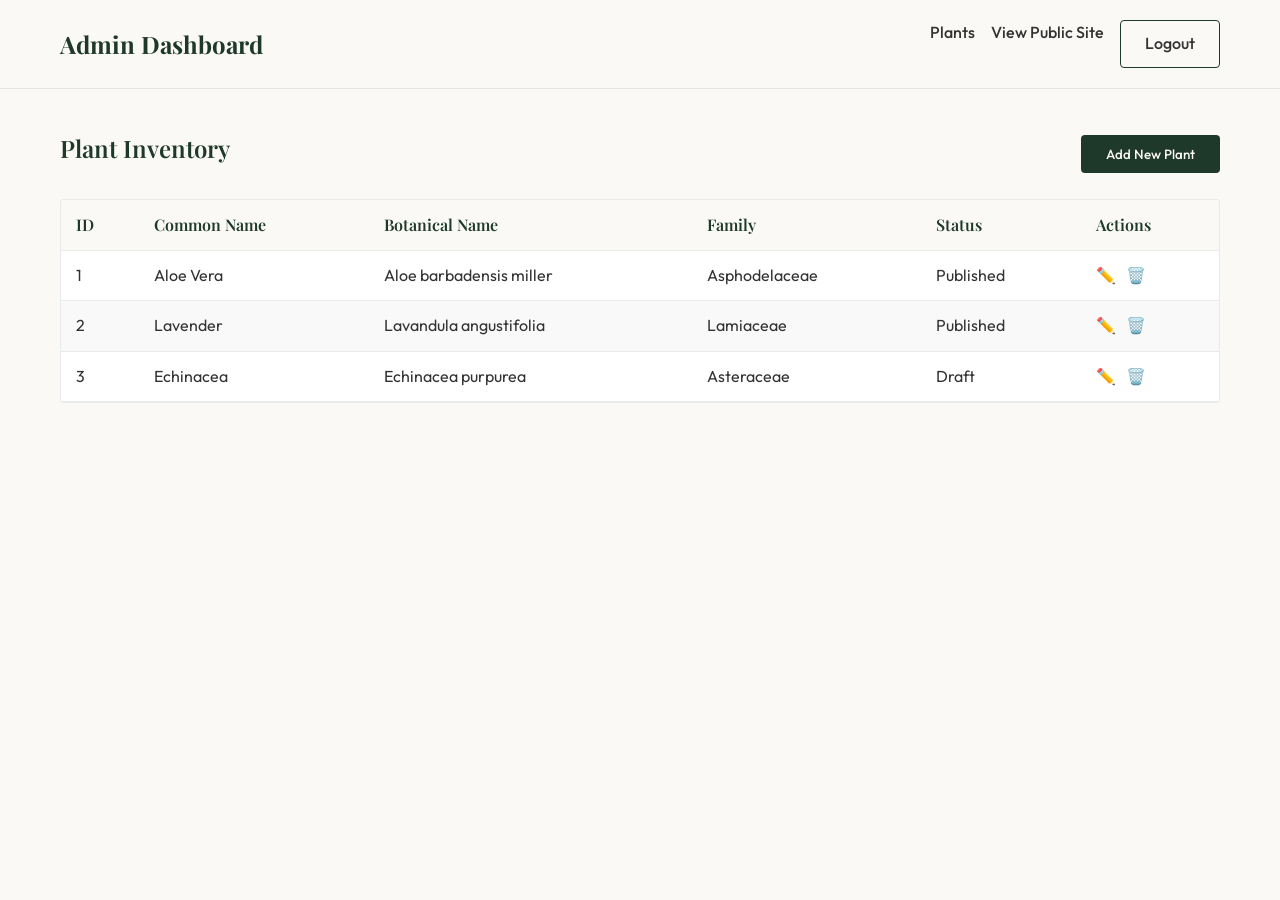
==== admin-dashboard.html @ 70e62bdc "Administrator module" ====
<!DOCTYPE html>
<html lang="en">
<head>
    <meta charset="UTF-8">
    <meta name="viewport" content="width=device-width, initial-scale=1.0">
    <title>Admin Dashboard - Medicinal Plants Database</title>
    <meta name="description" content="Administrator dashboard for managing the Medicinal Plants and Herbs Database.">
    <link rel="stylesheet" href="assets/css/index.css">
</head>
<body>
    <header class="site-header">
        <div class="container flex justify-between items-center">
            <div class="logo">
                <a href="admin-dashboard.html">Admin Dashboard</a>
            </div>
            <nav class="main-nav">
                <ul class="flex gap-4">
                    <li><a href="admin-dashboard.html">Plants</a></li>
                    <li><a href="index.html">View Public Site</a></li>
                    <li><a href="login.html" class="btn btn-outline">Logout</a></li>
                </ul>
            </nav>
        </div>
    </header>

    <main class="container" style="padding: 40px 20px;">
        <div class="admin-header">
            <h2>Plant Inventory</h2>
            <button class="btn btn-primary" data-modal-target="add-plant-modal">Add New Plant</button>
        </div>

        <div class="table-container">
            <table class="admin-table">
                <thead>
                    <tr>
                        <th>ID</th>
                        <th>Common Name</th>
                        <th>Botanical Name</th>
                        <th>Family</th>
                        <th>Status</th>
                        <th>Actions</th>
                    </tr>
                </thead>
                <tbody>
                    <tr>
                        <td>1</td>
                        <td>Aloe Vera</td>
                        <td>Aloe barbadensis miller</td>
                        <td>Asphodelaceae</td>
                        <td>Published</td>
                        <td>
                            <div class="action-buttons">
                                <button class="btn-icon edit" title="Edit" data-modal-target="add-plant-modal">✏️</button>
                                <button class="btn-icon delete" title="Delete">🗑️</button>
                            </div>
                        </td>
                    </tr>
                    <tr>
                        <td>2</td>
                        <td>Lavender</td>
                        <td>Lavandula angustifolia</td>
                        <td>Lamiaceae</td>
                        <td>Published</td>
                        <td>
                            <div class="action-buttons">
                                <button class="btn-icon edit" title="Edit" data-modal-target="add-plant-modal">✏️</button>
                                <button class="btn-icon delete" title="Delete">🗑️</button>
                            </div>
                        </td>
                    </tr>
                    <tr>
                        <td>3</td>
                        <td>Echinacea</td>
                        <td>Echinacea purpurea</td>
                        <td>Asteraceae</td>
                        <td>Draft</td>
                        <td>
                            <div class="action-buttons">
                                <button class="btn-icon edit" title="Edit" data-modal-target="add-plant-modal">✏️</button>
                                <button class="btn-icon delete" title="Delete">🗑️</button>
                            </div>
                        </td>
                    </tr>
                    <!-- More mock rows can go here -->
                </tbody>
            </table>
        </div>
    </main>

    <!-- Add/Edit Plant Modal -->
    <div id="add-plant-modal" class="modal-overlay">
        <div class="modal-content">
            <div class="modal-header">
                <h3>Plant Details</h3>
                <button class="close-btn close-modal">&times;</button>
            </div>
            <div class="modal-body">
                <form id="plant-form">
                    <div class="grid grid-cols-2 gap-4">
                        <div class="form-group">
                            <label for="common-name">Common Name</label>
                            <input type="text" id="common-name" name="common-name" required>
                        </div>
                        <div class="form-group">
                            <label for="botanical-name">Botanical Name</label>
                            <input type="text" id="botanical-name" name="botanical-name" required>
                        </div>
                    </div>
                    
                    <div class="grid grid-cols-2 gap-4">
                        <div class="form-group">
                            <label for="family">Family</label>
                            <input type="text" id="family" name="family">
                        </div>
                        <div class="form-group">
                            <label for="status">Status</label>
                            <select id="status" name="status">
                                <option value="published">Published</option>
                                <option value="draft">Draft</option>
                            </select>
                        </div>
                    </div>

                    <div class="form-group">
                        <label for="uses">Uses (comma separated)</label>
                        <input type="text" id="uses" name="uses">
                    </div>

                    <div class="form-group">
                        <label for="description">Description</label>
                        <textarea id="description" name="description" rows="4"></textarea>
                    </div>

                    <div class="form-group">
                        <label>Plant Image</label>
                        <div class="image-upload-container">
                            <input type="file" id="plant-image" name="plant-image" accept="image/*">
                            <div class="upload-text">
                                <p>Drag and drop an image here or click to select</p>
                                <p style="font-size: 0.85rem; color: var(--color-text-light);">(Max size: 2MB)</p>
                            </div>
                            <!-- Image preview will be injected here by JS -->
                        </div>
                    </div>
                </form>
            </div>
            <div class="modal-footer">
                <button class="btn btn-outline close-modal">Cancel</button>
                <button type="submit" form="plant-form" class="btn btn-primary">Save Plant</button>
            </div>
        </div>
    </div>

    <!-- Toast Notifications Container -->
    <div id="toast-container" class="toast-container"></div>

    <script src="assets/js/main.js"></script>
</body>
</html>
---- assets/css/index.css ----
/* 
 * Global Design System for Medicinal Plants and Herbs Database System 
 */

/* Import Fonts */
@import url('https://fonts.googleapis.com/css2?family=Outfit:wght@300;400;500;600&family=Playfair+Display:ital,wght@0,400;0,600;0,700;1,400&display=swap');

/* CSS Custom Properties (Variables) */
:root {
    /* Apothecary Palette */
    --color-primary: #1E392A;       /* Forest Green */
    --color-background: #FAF9F6;    /* Parchment Off-White */
    --color-accent: #B56A27;        /* Medicinal Amber */
    --color-text: #333333;          /* Dark gray for readability */
    --color-text-light: #666666;
    
    --color-divider: rgba(30, 57, 42, 0.1); /* Fine-line divider */
    
    /* Error/Success specific */
    --color-error: #A33A3A;         /* Muted Red */
    --color-success: #1E392A;       /* Forest Green */

    /* Typography */
    --font-heading: 'Playfair Display', serif;
    --font-body: 'Outfit', sans-serif;
}

/* Standard CSS Reset */
*, *::before, *::after {
    box-sizing: border-box;
    margin: 0;
    padding: 0;
}

body {
    font-family: var(--font-body);
    background-color: var(--color-background);
    color: var(--color-text);
    line-height: 1.6;
    -webkit-font-smoothing: antialiased;
}

h1, h2, h3, h4, h5, h6 {
    font-family: var(--font-heading);
    color: var(--color-primary);
    margin-bottom: 0.5em;
    font-weight: 600;
}

a {
    color: var(--color-accent);
    text-decoration: none;
    transition: color 0.3s ease;
}

a:hover {
    color: var(--color-primary);
}

img {
    max-width: 100%;
    display: block;
}

/* Layout Utilities */
.container {
    width: 100%;
    max-width: 1200px;
    margin: 0 auto;
    padding: 0 20px;
}

.flex { display: flex; }
.flex-col { flex-direction: column; }
.items-center { align-items: center; }
.justify-center { justify-content: center; }
.justify-between { justify-content: space-between; }
.gap-1 { gap: 0.25rem; }
.gap-2 { gap: 0.5rem; }
.gap-4 { gap: 1rem; }
.gap-8 { gap: 2rem; }

.grid { display: grid; }
.grid-cols-1 { grid-template-columns: repeat(1, 1fr); }
.grid-cols-2 { grid-template-columns: repeat(2, 1fr); }
.grid-cols-3 { grid-template-columns: repeat(3, 1fr); }
.grid-cols-4 { grid-template-columns: repeat(4, 1fr); }

@media (max-width: 768px) {
    .grid-cols-2, .grid-cols-3, .grid-cols-4 {
        grid-template-columns: 1fr;
    }
}

/* Components */
.divider {
    border: none;
    border-top: 1px solid var(--color-divider);
    margin: 2rem 0;
}

/* Buttons */
.btn {
    display: inline-block;
    font-family: var(--font-body);
    font-weight: 500;
    text-align: center;
    padding: 10px 24px;
    border: 1px solid transparent;
    border-radius: 4px;
    cursor: pointer;
    background-color: transparent;
    color: var(--color-text);
    transition: background-color 0.2s ease, color 0.2s ease, border-color 0.2s ease;
    text-decoration: none;
}

.btn-primary {
    background-color: var(--color-primary);
    color: #FAF9F6;
}

.btn-primary:hover {
    background-color: #2a4c39;
    color: #FAF9F6;
}

.btn-accent {
    background-color: var(--color-accent);
    color: #FAF9F6;
}

.btn-accent:hover {
    background-color: #9c5921;
    color: #FAF9F6;
}

.btn-outline {
    border-color: var(--color-primary);
    color: var(--color-primary);
}

.btn-outline:hover {
    background-color: var(--color-primary);
    color: #FAF9F6;
}

/* Toast Notifications */
.toast-container {
    position: fixed;
    bottom: 20px;
    right: 20px;
    display: flex;
    flex-direction: column;
    gap: 10px;
    z-index: 9999;
}

.toast {
    padding: 12px 24px;
    border-radius: 4px;
    font-family: var(--font-body);
    font-size: 0.95rem;
    color: #FAF9F6;
    background-color: var(--color-primary);
    box-shadow: 0 4px 12px rgba(0, 0, 0, 0.15);
    opacity: 1;
    transform: translateY(0);
    transition: opacity 0.3s ease, transform 0.3s ease;
    min-width: 250px;
}

.toast.toast-error {
    background-color: var(--color-error);
}

.toast.toast-success {
    background-color: var(--color-success);
}

.toast.toast-hide {
    opacity: 0;
    transform: translateY(20px);
}

/* Header */
.site-header {
    background-color: var(--color-background);
    padding: 20px 0;
    border-bottom: 1px solid var(--color-divider);
    position: sticky;
    top: 0;
    z-index: 100;
}
.logo a {
    font-family: var(--font-heading);
    font-size: 1.5rem;
    font-weight: 700;
    color: var(--color-primary);
    text-decoration: none;
}
.main-nav ul {
    list-style: none;
}
.main-nav a {
    color: var(--color-text);
    font-weight: 500;
}
.main-nav a:hover {
    color: var(--color-primary);
}
.mobile-menu-btn {
    display: none;
    background: none;
    border: none;
    cursor: pointer;
    font-family: var(--font-body);
}

/* Hero Section */
.hero {
    min-height: 400px;
    background: linear-gradient(rgba(250, 249, 246, 0.8), rgba(250, 249, 246, 0.9)), url('https://images.unsplash.com/photo-1466692476877-6a42a6c8e545?ixlib=rb-4.0.3&auto=format&fit=crop&w=1600&q=80') center/cover;
    border-bottom: 1px solid var(--color-divider);
    padding: 60px 20px;
}
.hero h1 {
    font-size: 3rem;
    margin-bottom: 10px;
}
.hero p {
    font-size: 1.2rem;
    color: var(--color-text-light);
    margin-bottom: 30px;
}
.search-bar {
    display: flex;
    max-width: 600px;
    margin: 0 auto;
    background: #fff;
    border: 1px solid var(--color-primary);
    border-radius: 4px;
    overflow: hidden;
}
.search-bar input {
    flex-grow: 1;
    border: none;
    padding: 15px 20px;
    font-family: var(--font-body);
    font-size: 1rem;
    outline: none;
}
.search-bar .btn {
    border-radius: 0;
    border: none;
}

/* Catalogue Layout */
.catalogue-section {
    padding: 60px 20px;
}
.layout-grid {
    display: grid;
    grid-template-columns: 250px 1fr;
    gap: 40px;
}
@media (max-width: 900px) {
    .layout-grid {
        grid-template-columns: 1fr;
    }
}

/* Sidebar */
.sidebar h3 {
    font-size: 1.2rem;
    margin-bottom: 20px;
    text-transform: uppercase;
    letter-spacing: 1px;
}
.filter-group summary {
    font-weight: 600;
    cursor: pointer;
    margin-bottom: 10px;
    list-style: none; /* simple way */
}
.filter-group summary::-webkit-details-marker {
    display: none;
}
.filter-list {
    list-style: none;
    padding-left: 5px;
}
.filter-list li {
    margin-bottom: 8px;
}
.filter-list label {
    display: flex;
    align-items: center;
    gap: 8px;
    cursor: pointer;
    color: var(--color-text-light);
}

/* Plant Grid */
.plant-grid {
    display: grid;
    grid-template-columns: repeat(auto-fill, minmax(280px, 1fr));
    gap: 30px;
}

/* Plant Card */
.plant-card {
    background: #fff;
    border: 1px solid var(--color-divider);
    border-radius: 4px;
    overflow: hidden;
    transition: transform 0.3s ease, box-shadow 0.3s ease;
    display: flex;
    flex-direction: column;
}
.plant-card:hover {
    transform: translateY(-5px);
    box-shadow: 0 10px 20px rgba(30, 57, 42, 0.05);
}
.card-image {
    height: 200px;
    overflow: hidden;
    border-bottom: 1px solid var(--color-divider);
}
.card-image img {
    width: 100%;
    height: 100%;
    object-fit: cover;
    transition: transform 0.5s ease;
}
.plant-card:hover .card-image img {
    transform: scale(1.05);
}
.card-content {
    padding: 20px;
    flex-grow: 1;
    display: flex;
    flex-direction: column;
}
.botanical-name {
    font-family: var(--font-body);
    font-style: italic;
    color: var(--color-text-light);
    font-size: 0.9rem;
    margin-bottom: 5px;
    font-weight: 400;
}
.common-name {
    font-size: 1.4rem;
    margin-bottom: 10px;
}
.family {
    font-size: 0.85rem;
    text-transform: uppercase;
    letter-spacing: 0.5px;
    color: var(--color-accent);
    margin-bottom: 20px;
    flex-grow: 1;
}
.btn-full {
    width: 100%;
    display: block;
}

/* Plant Detail Page */
.detail-page-body {
    background-color: #fff;
}
.detail-main {
    min-height: calc(100vh - 80px);
}
.detail-split-layout {
    display: grid;
    grid-template-columns: 1fr 1fr;
    min-height: calc(100vh - 80px);
}
@media (max-width: 900px) {
    .detail-split-layout {
        grid-template-columns: 1fr;
    }
}
.detail-image-side {
    position: relative;
    border-right: 1px solid var(--color-divider);
}
.detail-image-side img {
    width: 100%;
    height: 100%;
    object-fit: cover;
    position: absolute;
    top: 0;
    left: 0;
}
@media (max-width: 900px) {
    .detail-image-side {
        height: 400px;
        border-right: none;
        border-bottom: 1px solid var(--color-divider);
        position: relative; /* ensure img fills parent relative */
    }
}
.detail-content-side {
    padding: 60px;
    overflow-y: auto;
    background-color: var(--color-background);
}
.back-link {
    display: inline-block;
    margin-bottom: 30px;
    font-size: 0.9rem;
    font-weight: 500;
}
.botanical-name-large {
    font-family: var(--font-body);
    font-style: italic;
    font-weight: 300;
    font-size: 1.5rem;
    color: var(--color-text-light);
    margin-bottom: 5px;
}
.common-name-large {
    font-size: 3rem;
    margin-bottom: 15px;
    color: var(--color-primary);
}
.badges {
    display: flex;
    gap: 10px;
    margin-bottom: 30px;
    flex-wrap: wrap;
}
.badge {
    padding: 4px 12px;
    border-radius: 20px;
    font-size: 0.8rem;
    text-transform: uppercase;
    letter-spacing: 0.5px;
}
.family-badge {
    background-color: rgba(181, 106, 39, 0.1);
    color: var(--color-accent);
}
.compound-badge {
    background-color: rgba(30, 57, 42, 0.1);
    color: var(--color-primary);
}
.plant-description {
    font-size: 1.1rem;
    line-height: 1.8;
    margin-bottom: 40px;
    color: var(--color-text);
}

/* Tabs System */
.tabs-container {
    border-top: 1px solid var(--color-divider);
    padding-top: 20px;
}
.tabs-header {
    display: flex;
    gap: 20px;
    margin-bottom: 30px;
    border-bottom: 1px solid var(--color-divider);
}
.tab-btn {
    background: none;
    border: none;
    padding: 10px 0;
    font-family: var(--font-heading);
    font-size: 1.2rem;
    color: var(--color-text-light);
    cursor: pointer;
    position: relative;
    outline: none;
}
.tab-btn.active {
    color: var(--color-primary);
    font-weight: 600;
}
.tab-btn.active::after {
    content: '';
    position: absolute;
    bottom: -1px;
    left: 0;
    width: 100%;
    height: 2px;
    background-color: var(--color-primary);
}
.tab-pane {
    display: none;
    animation: fadeIn 0.3s ease;
}
.tab-pane.active {
    display: block;
}
.tab-pane h3 {
    margin-bottom: 15px;
    font-size: 1.5rem;
}
.tab-pane ul {
    padding-left: 20px;
    color: var(--color-text);
}
.tab-pane li {
    margin-bottom: 10px;
    line-height: 1.6;
}

@keyframes fadeIn {
    from { opacity: 0; transform: translateY(10px); }
    to { opacity: 1; transform: translateY(0); }
}

/* Footer */
.site-footer {
    padding: 30px 20px;
    background-color: var(--color-primary);
    color: rgba(255,255,255,0.7);
    font-size: 0.9rem;
    margin-top: auto;
}
.text-center { text-align: center; }

/* --- Admin Module Styles --- */

/* Login Page */
.login-body {
    background: url('https://images.unsplash.com/photo-1466692476877-6a42a6c8e545?ixlib=rb-4.0.3&auto=format&fit=crop&w=1600&q=80') center/cover no-repeat;
    height: 100vh;
    display: flex;
    align-items: center;
    justify-content: center;
    backdrop-filter: blur(8px);
}

.login-card {
    background-color: var(--color-background);
    padding: 40px;
    border-radius: 8px;
    box-shadow: 0 10px 25px rgba(0,0,0,0.2);
    width: 100%;
    max-width: 400px;
}

.login-card h2 {
    text-align: center;
    margin-bottom: 30px;
    font-size: 2rem;
}

.form-group {
    margin-bottom: 20px;
}

.form-group label {
    display: block;
    margin-bottom: 8px;
    font-weight: 500;
}

.form-group input, .form-group textarea, .form-group select {
    width: 100%;
    padding: 10px 12px;
    border: 1px solid var(--color-divider);
    border-radius: 4px;
    font-family: var(--font-body);
    font-size: 1rem;
    background-color: #fff;
}

.error-text {
    color: var(--color-error);
    font-size: 0.85rem;
    margin-top: 5px;
    display: none;
}

.form-group.has-error .error-text {
    display: block;
}

.form-group.has-error input {
    border-color: var(--color-error);
}

.shake {
    animation: shake-animation 0.4s ease-in-out;
}

@keyframes shake-animation {
    0% { transform: translateX(0); }
    25% { transform: translateX(-5px); }
    50% { transform: translateX(5px); }
    75% { transform: translateX(-5px); }
    100% { transform: translateX(0); }
}

/* Admin Dashboard Table */
.admin-header {
    display: flex;
    justify-content: space-between;
    align-items: center;
    margin-bottom: 20px;
}

.table-container {
    overflow-x: auto;
    background-color: #fff;
    border-radius: 4px;
    border: 1px solid var(--color-divider);
}

.admin-table {
    width: 100%;
    border-collapse: collapse;
}

.admin-table th, .admin-table td {
    padding: 12px 15px;
    text-align: left;
    border-bottom: 1px solid var(--color-divider);
}

.admin-table th {
    background-color: var(--color-background);
    position: sticky;
    top: 0;
    font-family: var(--font-heading);
    font-weight: 600;
    color: var(--color-primary);
    z-index: 10;
}

.admin-table tbody tr:nth-child(even) {
    background-color: rgba(30, 57, 42, 0.03); /* Light green tint */
}

.admin-table tbody tr:hover {
    background-color: rgba(30, 57, 42, 0.08);
}

.action-buttons {
    display: flex;
    gap: 10px;
}

.btn-icon {
    background: none;
    border: none;
    cursor: pointer;
    font-size: 1rem;
    color: var(--color-text-light);
    transition: color 0.2s ease;
}

.btn-icon:hover {
    color: var(--color-primary);
}

.btn-icon.delete:hover {
    color: var(--color-error);
}

/* Modal Overlay */
.modal-overlay {
    position: fixed;
    top: 0;
    left: 0;
    right: 0;
    bottom: 0;
    background-color: rgba(0, 0, 0, 0.5);
    display: flex;
    align-items: center;
    justify-content: center;
    z-index: 1000;
    opacity: 0;
    visibility: hidden;
    transition: opacity 0.3s ease, visibility 0.3s ease;
}

.modal-overlay.active {
    opacity: 1;
    visibility: visible;
}

.modal-content {
    background-color: #fff;
    border-radius: 8px;
    width: 100%;
    max-width: 600px;
    max-height: 90vh;
    overflow-y: auto;
    box-shadow: 0 20px 40px rgba(0,0,0,0.2);
    transform: translateY(20px);
    transition: transform 0.3s ease;
}

.modal-overlay.active .modal-content {
    transform: translateY(0);
}

.modal-header {
    padding: 20px 30px;
    border-bottom: 1px solid var(--color-divider);
    display: flex;
    justify-content: space-between;
    align-items: center;
}

.modal-header h3 {
    margin: 0;
    font-size: 1.5rem;
}

.close-btn {
    background: none;
    border: none;
    font-size: 1.5rem;
    cursor: pointer;
    color: var(--color-text-light);
}

.close-btn:hover {
    color: var(--color-error);
}

.modal-body {
    padding: 30px;
}

.modal-footer {
    padding: 20px 30px;
    border-top: 1px solid var(--color-divider);
    display: flex;
    justify-content: flex-end;
    gap: 15px;
}

/* Image Upload Preview */
.image-upload-container {
    border: 2px dashed var(--color-divider);
    border-radius: 4px;
    padding: 20px;
    text-align: center;
    cursor: pointer;
    transition: border-color 0.3s ease;
    position: relative;
    overflow: hidden;
}

.image-upload-container:hover {
    border-color: var(--color-primary);
}

.image-upload-container input[type="file"] {
    position: absolute;
    top: 0;
    left: 0;
    width: 100%;
    height: 100%;
    opacity: 0;
    cursor: pointer;
}

.image-preview {
    max-width: 100%;
    max-height: 200px;
    margin-top: 15px;
    display: none;
    border-radius: 4px;
}
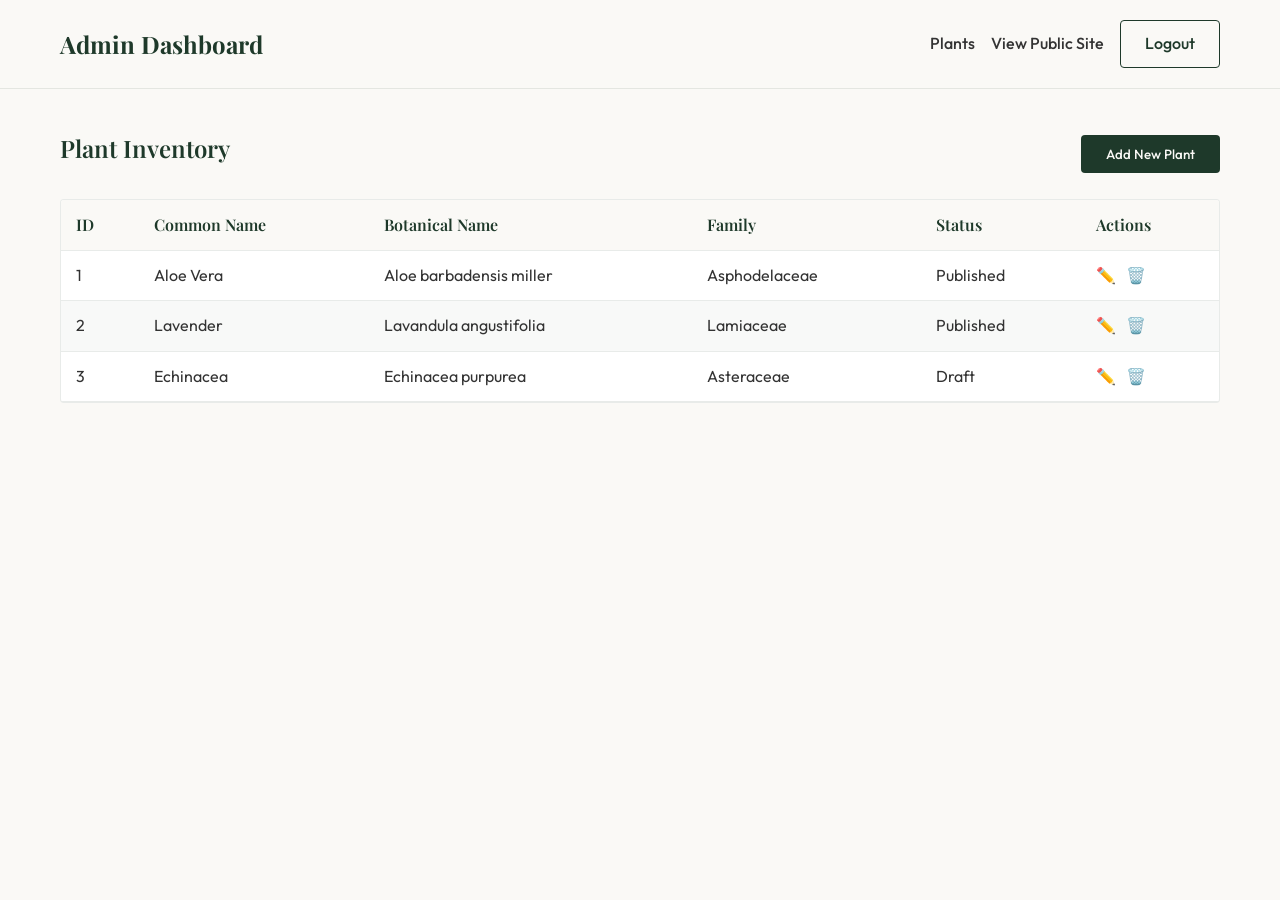
==== commit b120661a: "fix the login button" ====
--- a/admin-dashboard.html
+++ b/admin-dashboard.html
@@ -13,8 +13,9 @@
             <div class="logo">
                 <a href="admin-dashboard.html">Admin Dashboard</a>
             </div>
-            <nav class="main-nav">
-                <ul class="flex gap-4">
+            <button class="mobile-menu-btn" onclick="toggleMobileNav()">☰</button>
+            <nav id="mobile-nav" class="main-nav">
+                <ul class="flex gap-4 items-center">
                     <li><a href="admin-dashboard.html">Plants</a></li>
                     <li><a href="index.html">View Public Site</a></li>
                     <li><a href="login.html" class="btn btn-outline">Logout</a></li>
--- a/assets/css/index.css
+++ b/assets/css/index.css
@@ -1,6 +1,4 @@
-/* 
- * Global Design System for Medicinal Plants and Herbs Database System 
- */
+/* Global Design System for Medicinal Plants and Herbs Database System */
 
 /* Import Fonts */
 @import url('https://fonts.googleapis.com/css2?family=Outfit:wght@300;400;500;600&family=Playfair+Display:ital,wght@0,400;0,600;0,700;1,400&display=swap');
@@ -115,32 +113,32 @@
     text-decoration: none;
 }
 
-.btn-primary {
+.btn.btn-primary {
     background-color: var(--color-primary);
     color: #FAF9F6;
 }
 
-.btn-primary:hover {
+.btn.btn-primary:hover {
     background-color: #2a4c39;
     color: #FAF9F6;
 }
 
-.btn-accent {
+.btn.btn-accent {
     background-color: var(--color-accent);
     color: #FAF9F6;
 }
 
-.btn-accent:hover {
+.btn.btn-accent:hover {
     background-color: #9c5921;
     color: #FAF9F6;
 }
 
-.btn-outline {
+.btn.btn-outline {
     border-color: var(--color-primary);
     color: var(--color-primary);
 }
 
-.btn-outline:hover {
+.btn.btn-outline:hover {
     background-color: var(--color-primary);
     color: #FAF9F6;
 }
@@ -215,6 +213,28 @@
     border: none;
     cursor: pointer;
     font-family: var(--font-body);
+    font-size: 1.5rem;
+}
+
+@media (max-width: 768px) {
+    .site-header .container {
+        flex-wrap: wrap;
+    }
+    .mobile-menu-btn {
+        display: block;
+    }
+    .main-nav {
+        display: none;
+        width: 100%;
+        margin-top: 15px;
+    }
+    .main-nav.active {
+        display: block;
+    }
+    .main-nav ul {
+        flex-direction: column;
+        gap: 10px;
+    }
 }
 
 /* Hero Section */
@@ -377,11 +397,12 @@
 .detail-split-layout {
     display: grid;
     grid-template-columns: 1fr 1fr;
-    min-height: calc(100vh - 80px);
+    height: calc(100vh - 80px);
 }
 @media (max-width: 900px) {
     .detail-split-layout {
         grid-template-columns: 1fr;
+        height: auto;
     }
 }
 .detail-image-side {
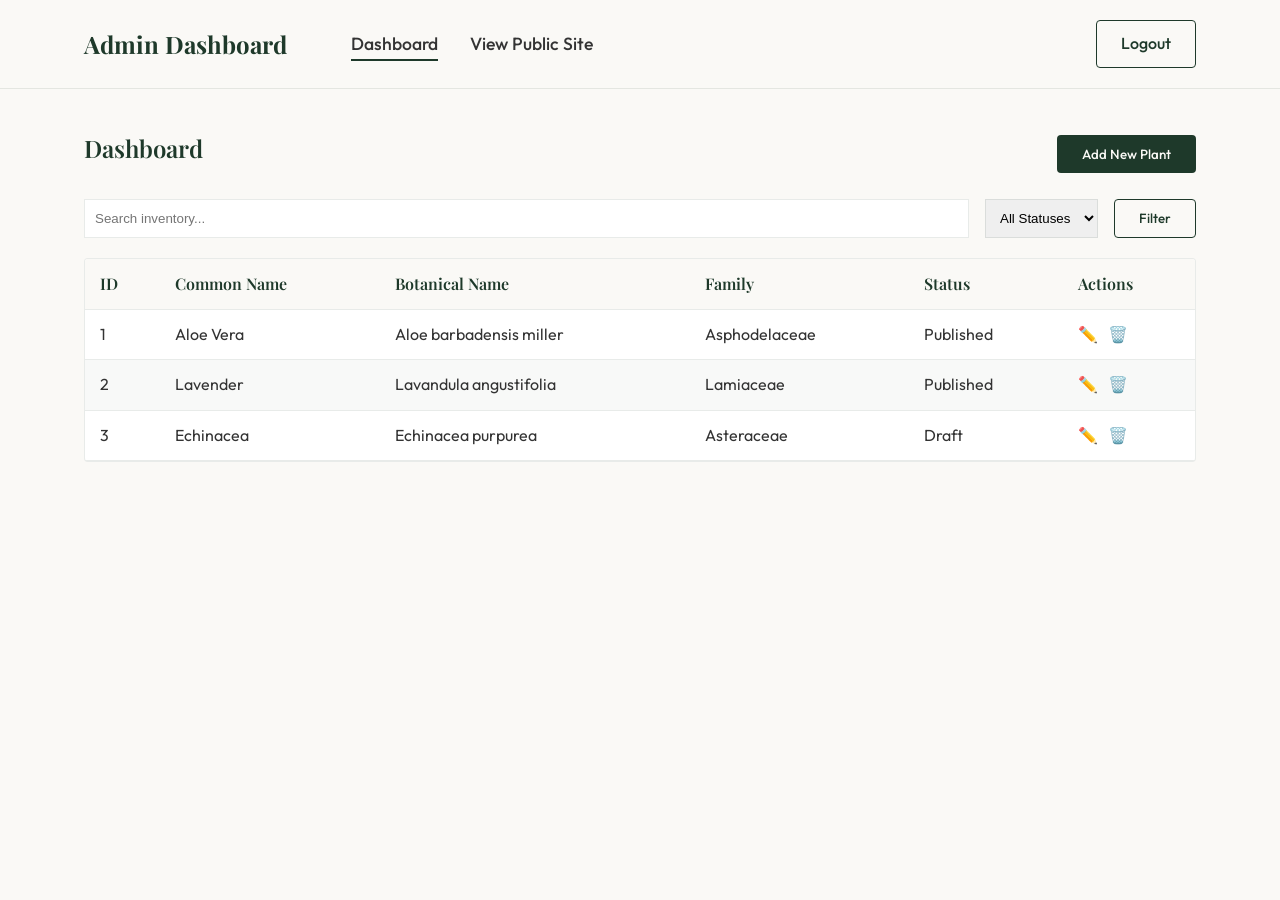
==== commit 08ea885c: "make the website header nicer" ====
--- a/admin-dashboard.html
+++ b/admin-dashboard.html
@@ -9,25 +9,37 @@
 </head>
 <body>
     <header class="site-header">
-        <div class="container flex justify-between items-center">
+        <div class="container flex justify-between items-center flex-wrap">
             <div class="logo">
                 <a href="admin-dashboard.html">Admin Dashboard</a>
             </div>
-            <button class="mobile-menu-btn" onclick="toggleMobileNav()">☰</button>
-            <nav id="mobile-nav" class="main-nav">
-                <ul class="flex gap-4 items-center">
-                    <li><a href="admin-dashboard.html">Plants</a></li>
+            <nav class="main-nav" id="mobile-nav">
+                <ul class="flex gap-8 items-center">
+                    <li><a href="admin-dashboard.html" class="active-link">Dashboard</a></li>
                     <li><a href="index.html">View Public Site</a></li>
-                    <li><a href="login.html" class="btn btn-outline">Logout</a></li>
                 </ul>
             </nav>
+            <div class="header-actions flex items-center gap-4">
+                <a href="login.html" class="btn btn-outline">Logout</a>
+                <button class="mobile-menu-btn" onclick="toggleMobileNav()">Menu</button>
+            </div>
         </div>
     </header>
 
     <main class="container" style="padding: 40px 20px;">
-        <div class="admin-header">
-            <h2>Plant Inventory</h2>
+        <div class="admin-header flex justify-between items-center" style="margin-bottom: 20px;">
+            <h2>Dashboard</h2>
             <button class="btn btn-primary" data-modal-target="add-plant-modal">Add New Plant</button>
+        </div>
+
+        <div class="admin-toolbar flex gap-4" style="margin-bottom: 20px; flex-wrap: wrap;">
+            <input type="text" placeholder="Search inventory..." style="flex: 1; min-width: 200px; padding: 10px; border-radius: var(--radius); border: 1px solid var(--color-divider);">
+            <select style="width: auto; padding: 10px; border-radius: var(--radius); border: 1px solid var(--color-divider);">
+                <option value="">All Statuses</option>
+                <option value="published">Published</option>
+                <option value="draft">Draft</option>
+            </select>
+            <button class="btn btn-outline">Filter</button>
         </div>
 
         <div class="table-container">
--- a/assets/css/index.css
+++ b/assets/css/index.css
@@ -63,7 +63,7 @@
 /* Layout Utilities */
 .container {
     width: 100%;
-    max-width: 1200px;
+    max-width: 90%;
     margin: 0 auto;
     padding: 0 20px;
 }
@@ -76,6 +76,8 @@
 .gap-1 { gap: 0.25rem; }
 .gap-2 { gap: 0.5rem; }
 .gap-4 { gap: 1rem; }
+.gap-6 { gap: 1.5rem; }
+.gap-8 { gap: 2rem; }
 .gap-8 { gap: 2rem; }
 
 .grid { display: grid; }
@@ -197,12 +199,22 @@
     color: var(--color-primary);
     text-decoration: none;
 }
+.main-nav {
+    flex: 1;
+    margin: 0 4rem;
+}
 .main-nav ul {
     list-style: none;
 }
 .main-nav a {
     color: var(--color-text);
     font-weight: 500;
+    font-family: var(--font-body);
+    font-size: 1.1rem;
+}
+.active-link {
+    border-bottom: 2px solid var(--color-primary);
+    padding-bottom: 4px;
 }
 .main-nav a:hover {
     color: var(--color-primary);
@@ -227,6 +239,9 @@
         display: none;
         width: 100%;
         margin-top: 15px;
+        margin-left: 0;
+        margin-right: 0;
+        flex: unset;
     }
     .main-nav.active {
         display: block;
@@ -240,7 +255,7 @@
 /* Hero Section */
 .hero {
     min-height: 400px;
-    background: linear-gradient(rgba(250, 249, 246, 0.8), rgba(250, 249, 246, 0.9)), url('https://images.unsplash.com/photo-1466692476877-6a42a6c8e545?ixlib=rb-4.0.3&auto=format&fit=crop&w=1600&q=80') center/cover;
+    background: linear-gradient(rgba(250, 249, 246, 0.8), rgba(250, 249, 246, 0.9)), url('../images/herbs.jpg') center/cover;
     border-bottom: 1px solid var(--color-divider);
     padding: 60px 20px;
 }
@@ -551,7 +566,7 @@
 
 /* Login Page */
 .login-body {
-    background: url('https://images.unsplash.com/photo-1466692476877-6a42a6c8e545?ixlib=rb-4.0.3&auto=format&fit=crop&w=1600&q=80') center/cover no-repeat;
+    background: url('../images/herbs.jpg') center/cover no-repeat;
     height: 100vh;
     display: flex;
     align-items: center;
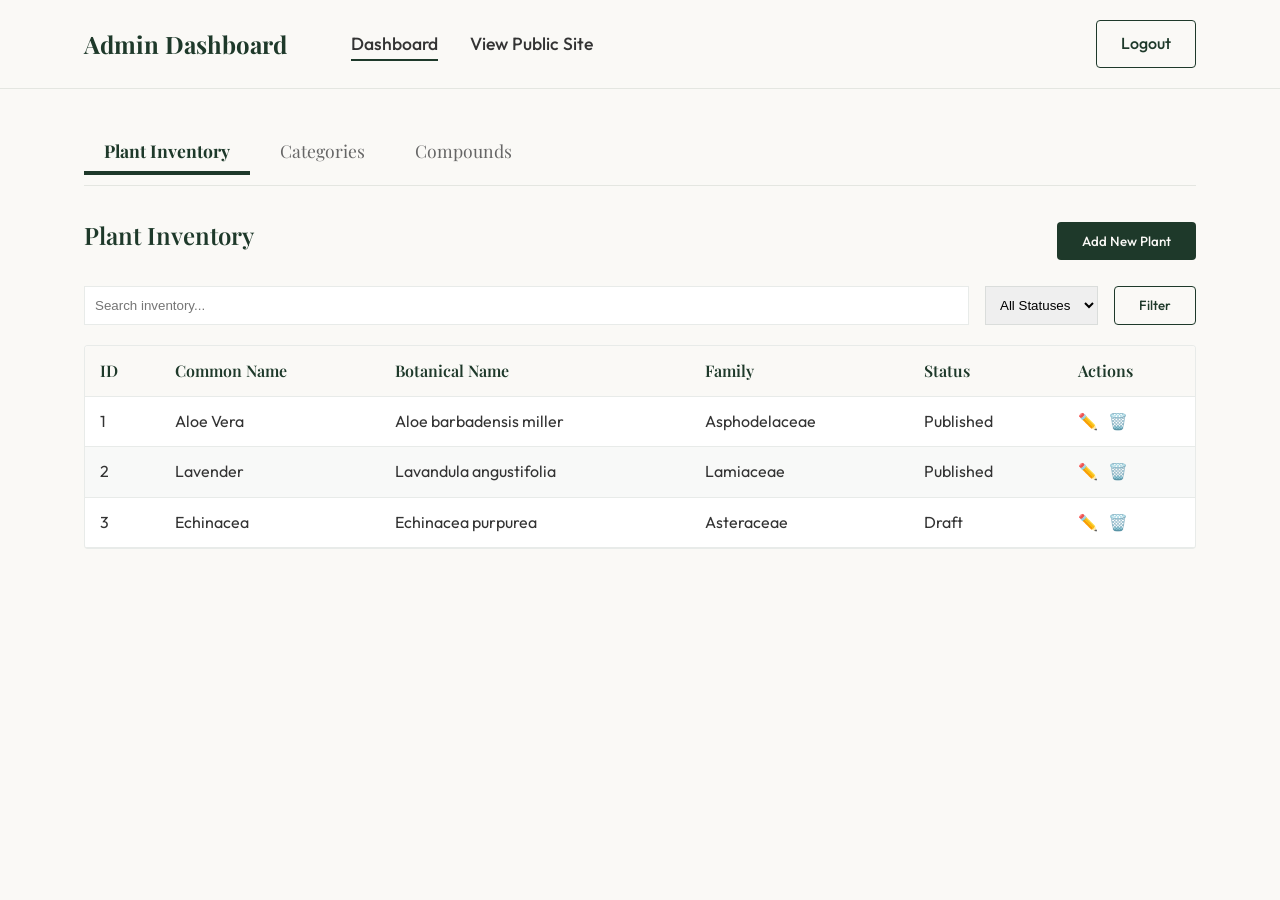
==== commit 74d4aec5: "add the about page and fix some bug 1. Missing Fields in the "Add Plant" Form Your plant profile pag" ====
--- a/admin-dashboard.html
+++ b/admin-dashboard.html
@@ -27,10 +27,17 @@
     </header>
 
     <main class="container" style="padding: 40px 20px;">
-        <div class="admin-header flex justify-between items-center" style="margin-bottom: 20px;">
-            <h2>Dashboard</h2>
-            <button class="btn btn-primary" data-modal-target="add-plant-modal">Add New Plant</button>
-        </div>
+        <div class="admin-tabs" style="display: flex; gap: 10px; margin-bottom: 30px; border-bottom: 1px solid var(--color-divider); padding-bottom: 10px;">
+            <button class="tab-btn active" onclick="switchTab('plants')" style="background: none; border: none; font-size: 1.1rem; padding: 10px 20px; cursor: pointer; border-bottom: 3px solid var(--color-primary); font-weight: bold;">Plant Inventory</button>
+            <button class="tab-btn" onclick="switchTab('categories')" style="background: none; border: none; font-size: 1.1rem; padding: 10px 20px; cursor: pointer; border-bottom: 3px solid transparent;">Categories</button>
+            <button class="tab-btn" onclick="switchTab('compounds')" style="background: none; border: none; font-size: 1.1rem; padding: 10px 20px; cursor: pointer; border-bottom: 3px solid transparent;">Compounds</button>
+        </div>
+
+        <div id="plants-tab" class="tab-content active" style="display: block;">
+            <div class="admin-header flex justify-between items-center" style="margin-bottom: 20px;">
+                <h2>Plant Inventory</h2>
+                <button class="btn btn-primary" data-modal-target="add-plant-modal">Add New Plant</button>
+            </div>
 
         <div class="admin-toolbar flex gap-4" style="margin-bottom: 20px; flex-wrap: wrap;">
             <input type="text" placeholder="Search inventory..." style="flex: 1; min-width: 200px; padding: 10px; border-radius: var(--radius); border: 1px solid var(--color-divider);">
@@ -97,10 +104,118 @@
                     <!-- More mock rows can go here -->
                 </tbody>
             </table>
-        </div>
+        </div> <!-- End of plants-tab -->
+
+        <div id="categories-tab" class="tab-content" style="display: none;">
+            <div class="admin-header flex justify-between items-center" style="margin-bottom: 20px;">
+                <h2>Categories (Families)</h2>
+                <button class="btn btn-primary" data-modal-target="add-category-modal">Add New Category</button>
+            </div>
+            <div class="table-container">
+                <table class="admin-table">
+                    <thead>
+                        <tr>
+                            <th>ID</th>
+                            <th>Family Name</th>
+                            <th>Description</th>
+                            <th>Actions</th>
+                        </tr>
+                    </thead>
+                    <tbody>
+                        <tr>
+                            <td>1</td>
+                            <td>Asphodelaceae</td>
+                            <td>Family of flowering plants including Aloe Vera.</td>
+                            <td>
+                                <div class="action-buttons">
+                                    <button class="btn-icon delete" title="Delete">🗑️</button>
+                                </div>
+                            </td>
+                        </tr>
+                    </tbody>
+                </table>
+            </div>
+        </div> <!-- End of categories-tab -->
+
+        <div id="compounds-tab" class="tab-content" style="display: none;">
+            <div class="admin-header flex justify-between items-center" style="margin-bottom: 20px;">
+                <h2>Active Compounds</h2>
+                <button class="btn btn-primary" data-modal-target="add-compound-modal">Add New Compound</button>
+            </div>
+            <div class="table-container">
+                <table class="admin-table">
+                    <thead>
+                        <tr>
+                            <th>ID</th>
+                            <th>Compound Name</th>
+                            <th>Actions</th>
+                        </tr>
+                    </thead>
+                    <tbody>
+                        <tr>
+                            <td>1</td>
+                            <td>Aloin</td>
+                            <td>
+                                <div class="action-buttons">
+                                    <button class="btn-icon delete" title="Delete">🗑️</button>
+                                </div>
+                            </td>
+                        </tr>
+                    </tbody>
+                </table>
+            </div>
+        </div> <!-- End of compounds-tab -->
     </main>
 
-    <!-- Add/Edit Plant Modal -->
+    <!-- Add Category Modal -->
+    <div id="add-category-modal" class="modal-overlay">
+        <div class="modal-content" style="max-width: 500px;">
+            <div class="modal-header">
+                <h3>Category Details</h3>
+                <button class="close-btn close-modal">&times;</button>
+            </div>
+            <div class="modal-body">
+                <form id="add-category-form">
+                    <div class="form-group">
+                        <label for="category-name">Family Name <span style="color: red;">*</span></label>
+                        <input type="text" id="category-name" name="category-name">
+                        <span class="error-msg" style="color: red; font-size: 0.85rem; display: none;"></span>
+                    </div>
+                    <div class="form-group">
+                        <label for="category-desc">Description</label>
+                        <textarea id="category-desc" name="category-desc" rows="3"></textarea>
+                    </div>
+                </form>
+            </div>
+            <div class="modal-footer">
+                <button class="btn btn-outline close-modal">Cancel</button>
+                <button class="btn btn-primary" onclick="submitCategoryForm(event)">Save Category</button>
+            </div>
+        </div>
+    </div>
+
+    <!-- Add Compound Modal -->
+    <div id="add-compound-modal" class="modal-overlay">
+        <div class="modal-content" style="max-width: 400px;">
+            <div class="modal-header">
+                <h3>Compound Details</h3>
+                <button class="close-btn close-modal">&times;</button>
+            </div>
+            <div class="modal-body">
+                <form id="add-compound-form">
+                    <div class="form-group">
+                        <label for="compound-name">Compound Name <span style="color: red;">*</span></label>
+                        <input type="text" id="compound-name" name="compound-name">
+                        <span class="error-msg" style="color: red; font-size: 0.85rem; display: none;"></span>
+                    </div>
+                </form>
+            </div>
+            <div class="modal-footer">
+                <button class="btn btn-outline close-modal">Cancel</button>
+                <button class="btn btn-primary" onclick="submitCompoundForm(event)">Save Compound</button>
+            </div>
+        </div>
+    </div>    <!-- Add/Edit Plant Modal -->
     <div id="add-plant-modal" class="modal-overlay">
         <div class="modal-content">
             <div class="modal-header">
@@ -111,12 +226,14 @@
                 <form id="plant-form">
                     <div class="grid grid-cols-2 gap-4">
                         <div class="form-group">
-                            <label for="common-name">Common Name</label>
+                            <label for="common-name">Common Name <span style="color: red;">*</span></label>
                             <input type="text" id="common-name" name="common-name" required>
-                        </div>
-                        <div class="form-group">
-                            <label for="botanical-name">Botanical Name</label>
+                            <span class="error-msg" id="common-name-error" style="color: red; font-size: 0.85rem; display: none;"></span>
+                        </div>
+                        <div class="form-group">
+                            <label for="botanical-name">Botanical Name <span style="color: red;">*</span></label>
                             <input type="text" id="botanical-name" name="botanical-name" required>
+                            <span class="error-msg" id="botanical-name-error" style="color: red; font-size: 0.85rem; display: none;"></span>
                         </div>
                     </div>
                     
@@ -139,9 +256,30 @@
                         <input type="text" id="uses" name="uses">
                     </div>
 
+                    <div class="grid grid-cols-2 gap-4">
+                        <div class="form-group">
+                            <label for="habitat">Habitat/Origin</label>
+                            <input type="text" id="habitat" name="habitat">
+                        </div>
+                        <div class="form-group">
+                            <label for="compounds">Active Compounds (comma separated)</label>
+                            <input type="text" id="compounds" name="compounds">
+                        </div>
+                    </div>
+
                     <div class="form-group">
                         <label for="description">Description</label>
                         <textarea id="description" name="description" rows="4"></textarea>
+                    </div>
+
+                    <div class="form-group">
+                        <label for="preparation">Preparation Methods & Dosages</label>
+                        <textarea id="preparation" name="preparation" rows="3"></textarea>
+                    </div>
+
+                    <div class="form-group">
+                        <label for="precautions">Precautions</label>
+                        <textarea id="precautions" name="precautions" rows="3"></textarea>
                     </div>
 
                     <div class="form-group">
@@ -154,12 +292,13 @@
                             </div>
                             <!-- Image preview will be injected here by JS -->
                         </div>
+                        <span class="error-msg" id="plant-image-error" style="color: red; font-size: 0.85rem; display: none;"></span>
                     </div>
                 </form>
             </div>
             <div class="modal-footer">
                 <button class="btn btn-outline close-modal">Cancel</button>
-                <button type="submit" form="plant-form" class="btn btn-primary">Save Plant</button>
+                <button class="btn btn-primary" onclick="submitPlantForm(event)">Save Plant</button>
             </div>
         </div>
     </div>
--- a/assets/css/index.css
+++ b/assets/css/index.css
@@ -810,3 +810,41 @@
     display: none;
     border-radius: 4px;
 }
+
+/* Pagination */
+.pagination {
+    margin-top: 3rem;
+    padding-top: 2rem;
+    border-top: 1px solid var(--color-divider);
+}
+.page-btn {
+    display: inline-flex;
+    align-items: center;
+    justify-content: center;
+    min-width: 40px;
+    height: 40px;
+    border-radius: var(--radius);
+    border: 1px solid var(--color-divider);
+    background: transparent;
+    color: var(--color-text);
+    font-weight: 500;
+    text-decoration: none;
+    transition: all 0.2s ease;
+    cursor: pointer;
+}
+.page-btn:hover:not(:disabled) {
+    background-color: var(--color-background-alt);
+}
+.page-btn.active {
+    background-color: var(--color-primary);
+    color: #fff;
+    border-color: var(--color-primary);
+}
+.page-btn:disabled {
+    opacity: 0.5;
+    cursor: not-allowed;
+}
+.page-dots {
+    color: var(--color-text-light);
+    padding: 0 0.5rem;
+}
